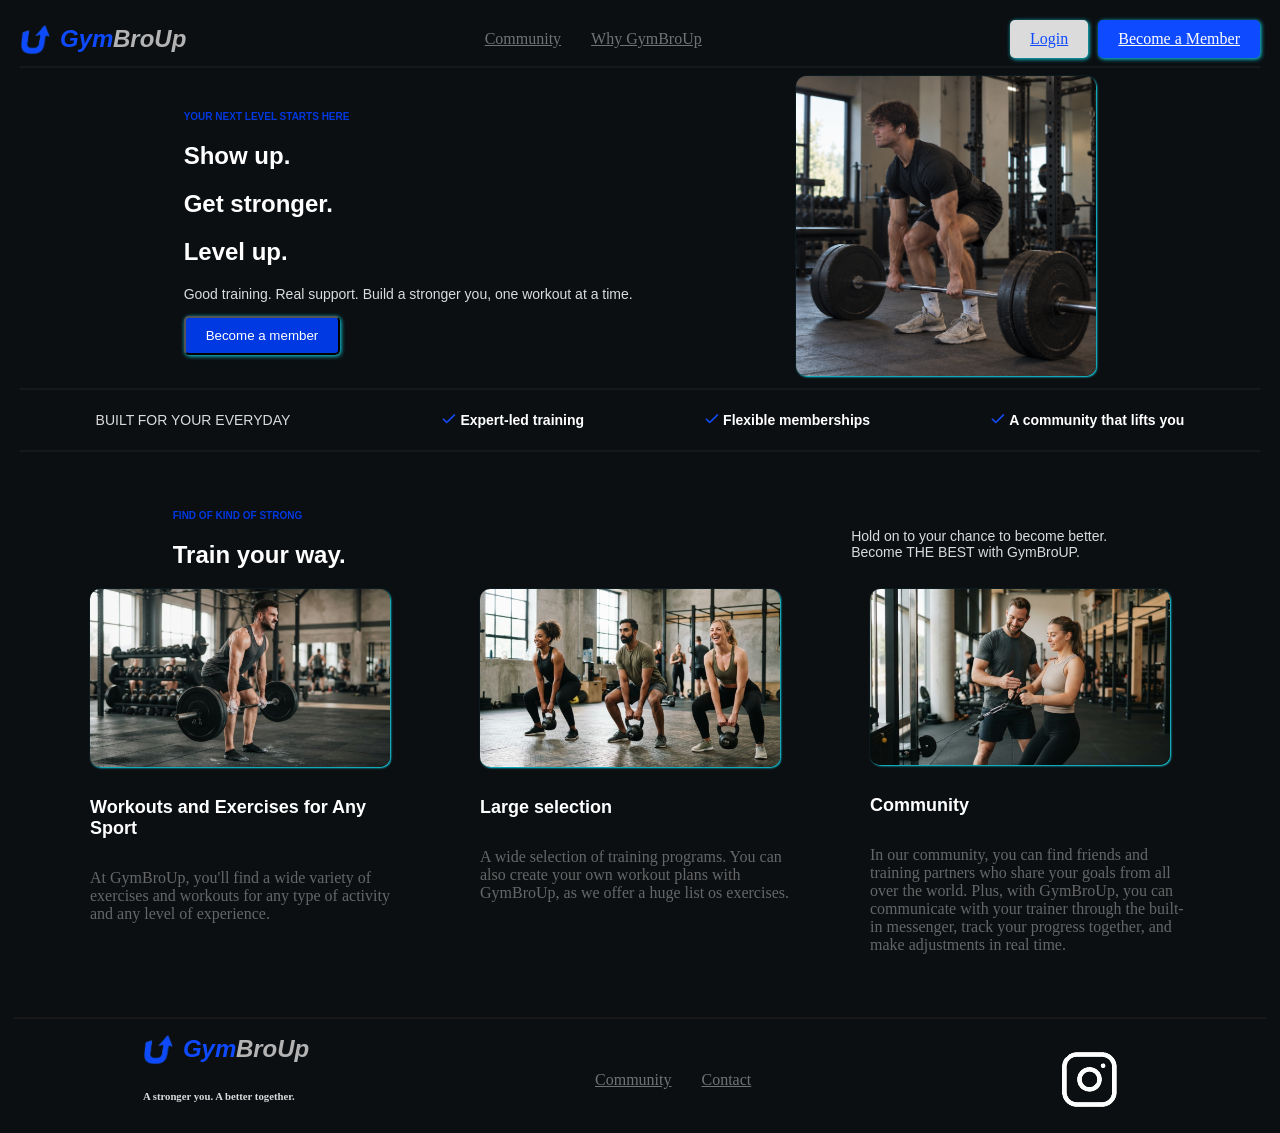
==== index.html @ 1b112038 "Complete homepage layout and content" ====
<!DOCTYPE html>
<html lang="en">
    <head>
      <meta charset="UTF-8" />
      <meta name="viewport" content="width=device-width, initial-scale=1.0" />
      <title>GymBro App</title>
      <link rel="stylesheet" href="index.css" />
      <link rel="stylesheet" href="Global/global.css" />  
    </head>
    <body>
      <section class="hero">
        <header>
          <div class="hero-content">
            <img src="Pages/index/Logo.png" alt="GymBro Logo" class="logo" />
            <div class="hero-text">
              <span class="hero-text-1">Gym</span>
              <span class="hero-text-2">BroUp</span>
            </div>
          </div>

          <nav class="navigation">
            <a href="#" class="nav">Community</a>
            <a href="#" class="nav">Why GymBroUp</a>
          </nav>

          <div class="hero-buttons">
            <a href="Pages/login/login.html" class="login-button">Login</a>
            <a href="Pages/signup/signup.html" class="signup-button">Become a Member</a>
          </div>
        </header>
        <hr>
        <div class="section1">
          <div>
            <h3 class="micro-title">YOUR NEXT LEVEL STARTS HERE</h3>
            <div class="slogan">
              <h1>Show up.</h1>
              <h1>Get stronger.</h1>
              <h1>Level up.</h1>
            </div>
            <p class="slogan2">Good training. Real support. Build a stronger you, one workout at a time.</p>
            <div>
              <button class="btn-member">Become a member</button>
            </div>
          </div>
          <div>
            <img src="Pages/index/gym1.png" alt="Gym1" class="gymimage1">
          </div>
        </div>
        <hr>
        <div class="section1-downbox">
          <div>
            <p class="slogan2">BUILT FOR YOUR EVERYDAY</p>
          </div>
          <div class="pluses">
            <div>
              <img src="Pages/index/Chekmark.png" alt="Chekmark" class="checkmark">
              <span class="text">Expert-led training</span>
            </div>
            <div>
              <img src="Pages/index/Chekmark.png" alt="Chekmark" class="checkmark">
              <span class="text">Flexible memberships</span>
            </div>
            <div>
              <img src="Pages/index/Chekmark.png" alt="Chekmark" class="checkmark">
              <span class="text">A community that lifts you</span>
            </div>
          </div>
        </div> 
        <hr>
      </section>
      
      <section class="hero2">
        <div class="section2">
          <div>
            <h3 class="micro-title2"> FIND OF KIND OF STRONG</h3>
            <div class="slogan">
              <h1>Train your way.</h1>
            </div>
          </div>
          <div>
            <p class="slogan2">Hold on  to your chance to become better.<br> Become THE BEST with GymBroUP.</p>
          </div>
        </div>

        <div class="image-block">
          <div class="image-link">
            <img src="Pages/index/gymimage2.png" alt="gymimage2" class="gymimage1">
            <div class="text-link"></div>
            <div class="text-block">
              <h5 class="block-title">Workouts and Exercises for Any Sport</h5>
              <p class="details">At GymBroUp, you'll find a wide variety of exercises and workouts for any type of activity and any level of experience.</p>
            </div>
          </div>
          <div class="image-link">
            <img src="Pages/index/gymimage3.png" alt="gymimage3" class="gymimage1">
              <div class="text-block">
                <h5 class="block-title">Large selection</h5>
                <p class="details">A wide selection of training programs. You can also create your own workout plans with GymBroUp, as we offer a huge list os exercises.</p>
              </div>
          </div>
          <div class="image-link">
            <img src="Pages/index/gymimage4.png" alt="gymimage4" class="gymimage1">
            <div class="text-link"></div>
            <div class="text-block">
              <h5 class="block-title">Community</h5>
              <p class="details">In our community, you can find friends and training partners who share your goals from all over the world. Plus, with GymBroUp, you can communicate with your trainer through the built-in messenger, track your progress together, and make adjustments in real time.</p>
            </div>
          </div>
        </div>
      </section>
      
      <hr>
      <footer>
        <div class="footer-block">
          <div class="hero-content">
            <img src="Pages/index/Logo.png" alt="GymBro Logo" class="logo" />
            <div class="hero-text">
              <span class="hero-text-1">Gym</span>
              <span class="hero-text-2">BroUp</span>
            </div>
          </div>
          <h6>A stronger you. A better together.</h6>
        </div>
        <nav class="navigation">
          <a href="#" class="nav">Community</a>
          <a href="#" class="nav">Contact</a>
        </nav>

        <div class="some">
          <a href="#">
            <img src="Pages/index/Instagram.png">
          </a>
        </div>
      </footer>
    </body>
</html>
---- index.css ----
.slogan {
    color: #ffffff;
    font-family: "Inter", Arial;
    font-weight: italic;
}

.section1 {
    display: flex;
    justify-content: space-evenly;
    align-items: center;
}

.slogan2 {
    color: #dbdbdb;
}

.micro-title {
    color:#0038e1;
    font-family: "Inter", Arial;
    font-weight: italic;
    font-size: 10px;
}

.gymimage1 {
    width: 300px;
    height: auto;
    border-radius: 10px;
    box-shadow: 1px 1px 2px #16e1f5;
    cursor: pointer;
}

.btn-member {
    background-color: #0038e1;
    color: #ffffff;
    padding: 10px 20px;
    border-radius: 5px;
    box-shadow: 1px 1px 4px #16e1f5;
    cursor: pointer;
}


.section1-downbox {
    display: flex;
    justify-content: space-around;
    align-items: center;
}

.pluses {
    display: flex;
    justify-content: center;
    align-items: center;
    gap: 120px;
}

.text  {
    font-family: Inter, Arial, sans-serif;
    color: #ffffff;
    font-size: 14px;
    font-weight: 700;
}

.checkmark {
    width: 15px;
    height: auto;
}

.slogan2 {
    font-family: Inter, Arial, sans-serif;
    color:#dbdbdb;
    font-size: 14px;
    font-weight: 400;
}


.section2 {
    display: flex;
    justify-content: space-around;
    align-items: center;
    gap: 200px;
}

.image-block {
    display: flex;
    justify-content: space-evenly;
    align-items: flex-start;
}

.image-link {
    display: flex;
    flex-direction: column;
    
    align-items: flex-start;
    width: 320px;
    height: 400px;
    border-radius: 20px;
}

.block-title {
    color: #ffffff;
    font-family: Inter, Arial, sans-serif;
    font-size: 18px;
}

.details {
    color: #666666;
}

.hero2 {
    background-color: #0B0F12;
    padding: 20px;
}

.micro-title2 {
    color: #0038e1;
    font-family: "Inter", Arial;
    font-weight: italic;
    font-size: 10px;
}
---- Global/global.css ----
body {
    margin: 0;
    padding: 0; 
    background-color: #0B0F12;
}

header {
    display: flex;
    justify-content: space-between;
    align-items: center;
}

hr {
    display: flex;
    justify-content: start;
    border: 1px solid #181818;
    max-width: 1250px;
}

.hero {
    background-color: #0B0F12;
    padding: 20px;
}

.logo {
    width: 30px;
    height: auto;
}

.hero-content {
    display: flex;
    justify-content: start;
    align-items: center;
    font-family: 'Inter', Arial, sans-serif;
    font-size: 30px;
    font-weight: 700;
    font-style: italic;
    gap: 10px;
}

.hero-text {
    color: #0E4AFF;
    
    font-size: 24px;
}

.hero-text-1 {
    color: #0E4AFF;
    margin-bottom: 20px;
}

.hero-text-2 {
    color: #b3b3b3;
    margin-bottom: 20px;
    margin-left: -7px;
}


.navigation {
    display: flex;
    gap: 30px;
}

.nav {
    display:flex;
    color:#ffffff6a;
    justify-content: space-between;
    align-items: center;
}




.hero-buttons{
    display: flex;
    justify-content: space-between;
    align-items: center;
}


.login-button {
    background-color: #dbdbdb;
    color: #0E4AFF;
    box-shadow: 1px 1px 4px #16e1f5;
    padding: 10px 20px;
    font-size: 16px;
    cursor: pointer;
    border-radius: 5px;
    margin-left: 10px;
}

.login-button:hover {
    background-color: #0E4AFF;
    color:#FFFFFF;
    box-shadow: 2px 4px 8px #16e1f5;
}

.signup-button {
    background-color: #0E4AFF;
    color: #fff;
    box-shadow: 1px 1px 4px #16e1f5;
    padding: 10px 20px;
    font-size: 16px;
    cursor: pointer;
    border-radius: 5px;
    margin-left: 10px;
}

.signup-button:hover {
    background-color: #0038e1;
    box-shadow: 2px 4px 8px #16e1f5 ;
}

footer {
    display: flex;
    justify-content: space-around;
    align-items: center;
}

h6 {
    color:#dbdbdb ;
}

.footer-block {
    display: flex;
    flex-direction: column;
}

.some {
    width: 100px;
    height: auto;
}

.login-button a, .signup-button a {
    text-decoration: none;
}
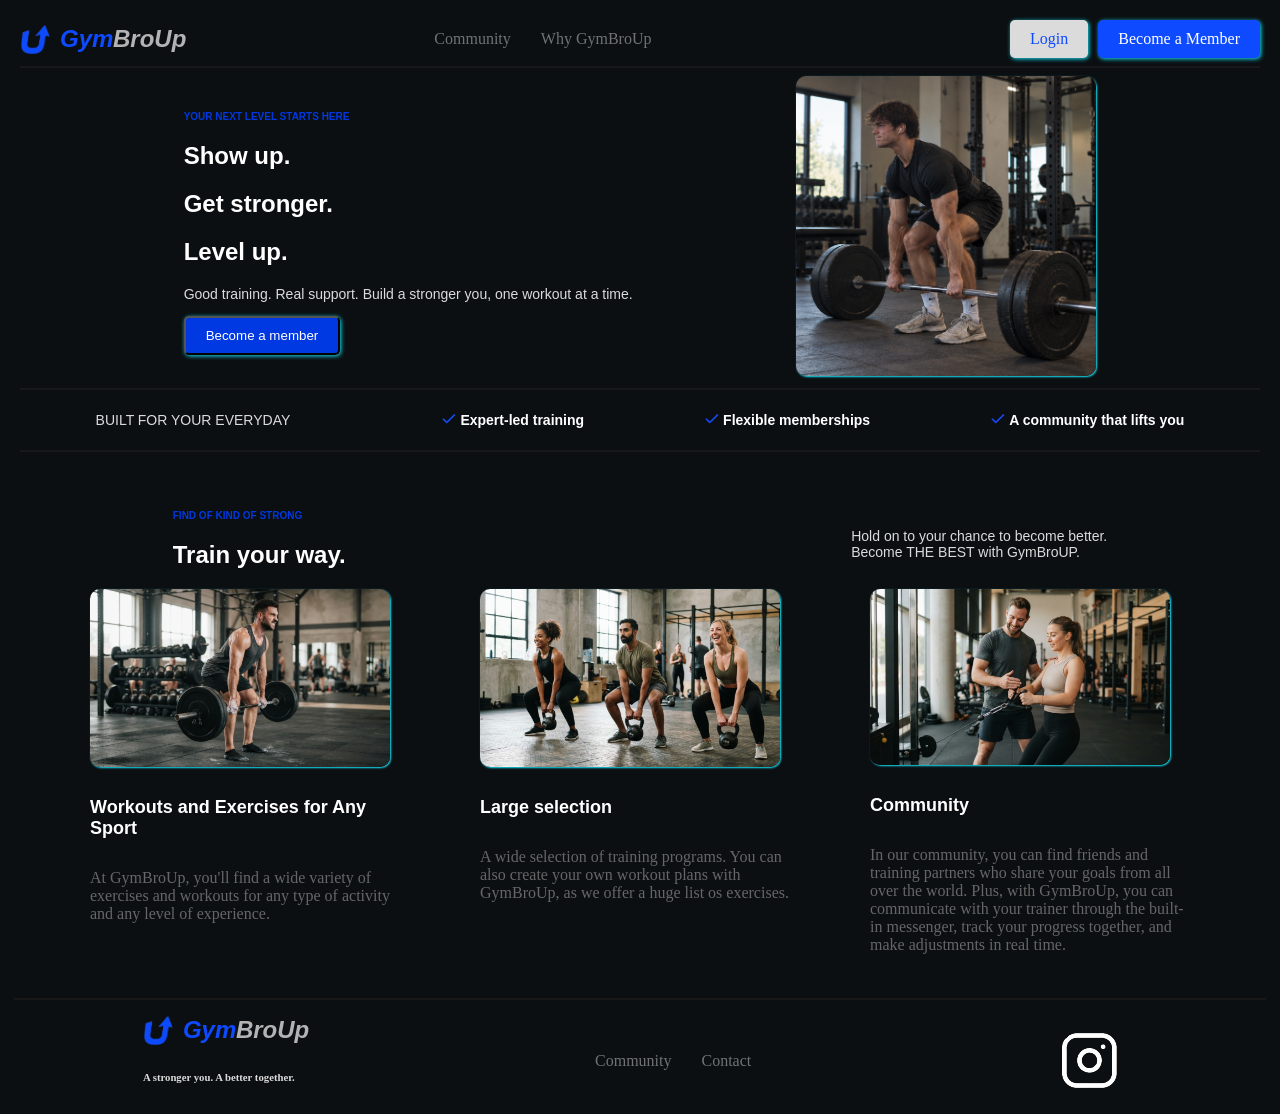
==== commit 5773e817: "Add responsive navigation and mobile burger menu" ====
--- a/index.html
+++ b/index.html
@@ -4,8 +4,9 @@
       <meta charset="UTF-8" />
       <meta name="viewport" content="width=device-width, initial-scale=1.0" />
       <title>GymBro App</title>
-      <link rel="stylesheet" href="index.css" />
+      <link rel="stylesheet" href="Pages/index/index.css" />
       <link rel="stylesheet" href="Global/global.css" />  
+      <link rel="stylesheet" href="Global/media.css">
     </head>
     <body>
       <section class="hero">
@@ -17,15 +18,34 @@
               <span class="hero-text-2">BroUp</span>
             </div>
           </div>
+          <div class="desktop-nav">
+            <nav class="navigation">
+              <a href="#" class="nav">Community</a>
+              <a href="#" class="nav">Why GymBroUp</a>
+            </nav>
 
-          <nav class="navigation">
-            <a href="#" class="nav">Community</a>
-            <a href="#" class="nav">Why GymBroUp</a>
-          </nav>
-
-          <div class="hero-buttons">
-            <a href="Pages/login/login.html" class="login-button">Login</a>
-            <a href="Pages/signup/signup.html" class="signup-button">Become a Member</a>
+            <div class="hero-buttons">
+              <a href="Pages/login/login.html" class="login-button">Login</a>
+              <a href="Pages/signup/signup.html" class="signup-button">Become a Member</a>
+            </div>
+          </div>
+          <div class="mobile-nav">
+            <button class="burger-nav">
+              <span ></span>
+              <span ></span>
+              <span ></span>
+            </button>
+            <div class="mobile-menu">
+              <div class="menu-buttons">
+                <a href="#" class="menu-btn">Become a Member</a>
+                <hr class="line">
+                <a href="#" class="menu-btn">Why GymBroUp</a>
+                <hr class="line">
+                <a href="#" class="menu-btn">Community</a>
+                <hr class="line">
+                <a href="#" class="menu-btn">Login</a>
+              </div>
+            </div>
           </div>
         </header>
         <hr>
@@ -132,5 +152,14 @@
           </a>
         </div>
       </footer>
+
+
+      <script>
+        var burger = document.querySelector('.burger-nav');
+
+        burger.addEventListener('click', () => {
+          burger.classList.toggle('active');
+        });
+      </script>
     </body>
 </html>
--- a/Pages/index/index.css
+++ b/Pages/index/index.css
@@ -0,0 +1,118 @@
+.slogan {
+    color: #ffffff;
+    font-family: "Inter", Arial;
+    font-weight: italic;
+}
+
+.section1 {
+    display: flex;
+    justify-content: space-evenly;
+    align-items: center;
+}
+
+.slogan2 {
+    color: #dbdbdb;
+}
+
+.micro-title {
+    color:#0038e1;
+    font-family: "Inter", Arial;
+    font-weight: italic;
+    font-size: 10px;
+}
+
+.gymimage1 {
+    width: 300px;
+    height: auto;
+    border-radius: 10px;
+    box-shadow: 1px 1px 2px #16e1f5;
+    cursor: pointer;
+}
+
+.btn-member {
+    background-color: #0038e1;
+    color: #ffffff;
+    padding: 10px 20px;
+    border-radius: 5px;
+    box-shadow: 1px 1px 4px #16e1f5;
+    cursor: pointer;
+}
+
+
+.section1-downbox {
+    display: flex;
+    justify-content: space-around;
+    align-items: center;
+}
+
+.pluses {
+    display: flex;
+    justify-content: center;
+    align-items: center;
+    gap: 120px;
+}
+
+.text  {
+    font-family: Inter, Arial, sans-serif;
+    color: #ffffff;
+    font-size: 14px;
+    font-weight: 700;
+}
+
+.checkmark {
+    width: 15px;
+    height: auto;
+}
+
+.slogan2 {
+    font-family: Inter, Arial, sans-serif;
+    color:#dbdbdb;
+    font-size: 14px;
+    font-weight: 400;
+}
+
+
+.section2 {
+    display: flex;
+    justify-content: space-around;
+    align-items: center;
+    gap: 200px;
+}
+
+.image-block {
+    display: flex;
+    justify-content: space-evenly;
+    align-items: flex-start;
+}
+
+.image-link {
+    display: flex;
+    flex-direction: column;
+    
+    align-items: flex-start;
+    width: 320px;
+    height: auto;
+    border-radius: 20px;
+}
+
+.block-title {
+    color: #ffffff;
+    font-family: Inter, Arial, sans-serif;
+    font-size: 18px;
+}
+
+.details {
+    color: #666666;
+}
+
+.hero2 {
+    background-color: #0B0F12;
+    padding: 20px;
+}
+
+.micro-title2 {
+    color: #0038e1;
+    font-family: "Inter", Arial;
+    font-weight: italic;
+    font-size: 10px;
+}
--- a/Global/global.css
+++ b/Global/global.css
@@ -8,6 +8,7 @@
     display: flex;
     justify-content: space-between;
     align-items: center;
+    gap:20%;
 }
 
 hr {
@@ -66,15 +67,91 @@
     color:#ffffff6a;
     justify-content: space-between;
     align-items: center;
-}
-
-
+    text-decoration: none;
+}
+
+.desktop-nav {
+    display: flex;
+    justify-content: space-between;
+    align-items: center;
+    flex-grow: 1;
+}
+
+.mobile-nav {
+    display: none;
+}
 
 
 .hero-buttons{
     display: flex;
     justify-content: space-between;
     align-items: center;
+}
+
+.burger-nav {   
+    background-color: #0038e1;
+    box-shadow: 1px 1px 4px #16e1f5;
+    width: 40px;
+    height: 40px;
+    border-radius: 20%;
+    display: flex;
+    flex-direction: column;
+    justify-content: space-evenly;
+    cursor: pointer;
+    position: absolute;
+    right: 40px;
+    top: 10px;
+    transition: all 0.3s ease;
+}
+
+.burger-nav span {
+    background-color: #010101;
+    padding: 2px 5px;
+}
+
+
+.burger-nav.active span:nth-child(1) {
+    transform: translateY(9.5px) rotate(45deg);
+}
+
+.burger-nav.active span:nth-child(2) {
+    opacity: 0;
+}
+
+.burger-nav.active span:nth-child(3) {
+    transform: translateY(-9.5px) rotate(-45deg);
+}
+
+.mobile-menu {
+    display: flex;
+    justify-content:space-evenly;
+    align-items: center;
+    background-color: #0038e1;
+    width: 120px;
+    height: 150px;
+    border-radius: 15px;
+}
+
+.menu-buttons {
+    display: flex;
+    flex-direction:column;
+    justify-content: space-between;
+    align-items: flex-start;
+    margin-top: 20px;
+}
+
+.menu-btn {
+    color:#dbdbdb;
+    font-size: 12px;
+    cursor: pointer;
+    text-decoration: none;
+}
+
+.line {
+    display: flex;
+    justify-content: start;
+    border: 1px solid #b3b3b3;
+    width: 100%;
 }
 
 
@@ -87,12 +164,14 @@
     cursor: pointer;
     border-radius: 5px;
     margin-left: 10px;
+    text-decoration: none;
 }
 
 .login-button:hover {
     background-color: #0E4AFF;
     color:#FFFFFF;
     box-shadow: 2px 4px 8px #16e1f5;
+    text-decoration: none;
 }
 
 .signup-button {
@@ -104,6 +183,7 @@
     cursor: pointer;
     border-radius: 5px;
     margin-left: 10px;
+    text-decoration: none;
 }
 
 .signup-button:hover {
--- a/Global/media.css
+++ b/Global/media.css
@@ -0,0 +1,32 @@
+@media  (max-width: 1200px) {
+    
+}
+
+@media (max-width: 900px) {
+    .image-link {
+        width: 30%;
+    }
+
+    .image-link img {
+        width: 100%;
+        height: auto;
+    }
+
+    header{
+        gap: 7%;
+    }
+}
+
+
+@media (max-width: 760px) {
+    .desktop-nav {
+        display: none;
+    }
+
+    .mobile-nav {
+        display: flex;
+        justify-content: flex-end;
+        align-items: center;
+    }
+}
+
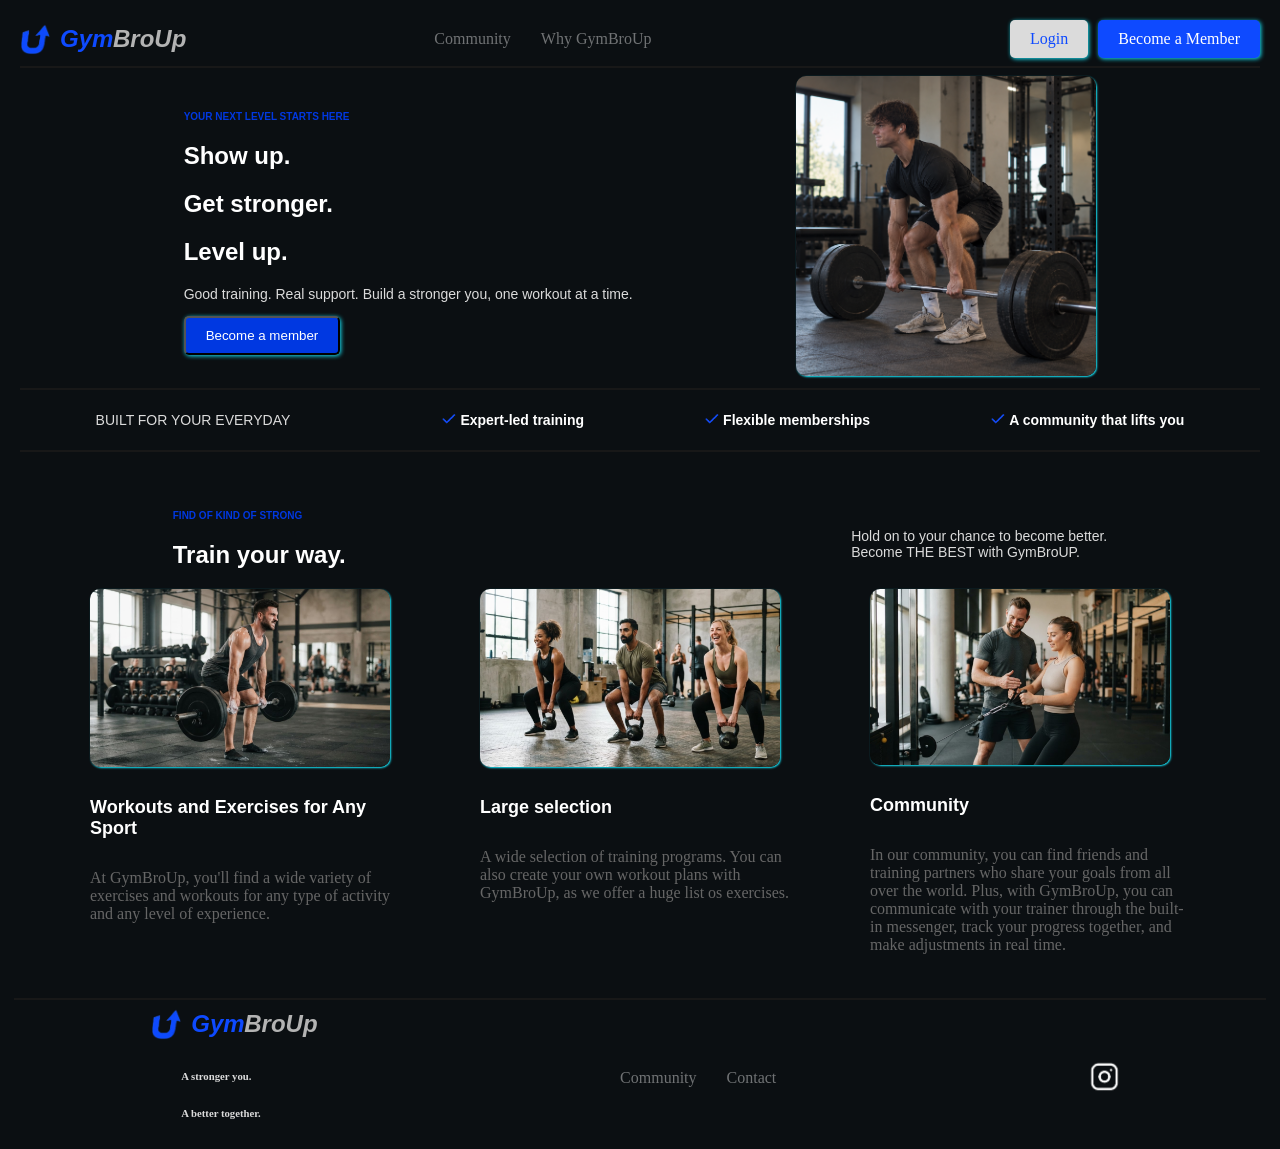
==== commit 4a87b037: "Polish mobile homepage layout and footer" ====
--- a/index.html
+++ b/index.html
@@ -35,7 +35,7 @@
               <span ></span>
               <span ></span>
             </button>
-            <div class="mobile-menu">
+            <div id="mobile-menu" class="mobile-menu">
               <div class="menu-buttons">
                 <a href="#" class="menu-btn">Become a Member</a>
                 <hr class="line">
@@ -50,7 +50,7 @@
         </header>
         <hr>
         <div class="section1">
-          <div>
+          <div class="first-block">
             <h3 class="micro-title">YOUR NEXT LEVEL STARTS HERE</h3>
             <div class="slogan">
               <h1>Show up.</h1>
@@ -114,7 +114,7 @@
           <div class="image-link">
             <img src="Pages/index/gymimage3.png" alt="gymimage3" class="gymimage1">
               <div class="text-block">
-                <h5 class="block-title">Large selection</h5>
+                  <h5 class="block-title">Large selection</h5>
                 <p class="details">A wide selection of training programs. You can also create your own workout plans with GymBroUp, as we offer a huge list os exercises.</p>
               </div>
           </div>
@@ -130,16 +130,19 @@
       </section>
       
       <hr>
-      <footer>
+      <footer class="footer">
         <div class="footer-block">
           <div class="hero-content">
             <img src="Pages/index/Logo.png" alt="GymBro Logo" class="logo" />
-            <div class="hero-text">
+            <div class="hero-text-footer">
               <span class="hero-text-1">Gym</span>
               <span class="hero-text-2">BroUp</span>
             </div>
           </div>
-          <h6>A stronger you. A better together.</h6>
+          <div class="footer-text">
+            <h6 class="foot-txt">A stronger you.</h6>
+            <h6 class="foot-txt">A better together.</h6>
+          </div>
         </div>
         <nav class="navigation">
           <a href="#" class="nav">Community</a>
@@ -148,18 +151,26 @@
 
         <div class="some">
           <a href="#">
-            <img src="Pages/index/Instagram.png">
+            <img src="Pages/index/Instagram.png" class="instagram">
           </a>
         </div>
       </footer>
 
 
       <script>
-        var burger = document.querySelector('.burger-nav');
+        const burger = document.querySelector('.burger-nav');
+        const menu = document.getElementById('mobile-menu');
 
         burger.addEventListener('click', () => {
           burger.classList.toggle('active');
+          menu.classList.toggle('active');
         });
+
+
+
+        
+
+        
       </script>
     </body>
 </html>
--- a/Pages/index/index.css
+++ b/Pages/index/index.css
@@ -84,7 +84,7 @@
     justify-content: space-evenly;
     align-items: flex-start;
 }
-
+ 
 .image-link {
     display: flex;
     flex-direction: column;
--- a/Global/global.css
+++ b/Global/global.css
@@ -99,9 +99,10 @@
     justify-content: space-evenly;
     cursor: pointer;
     position: absolute;
-    right: 40px;
-    top: 10px;
+    right: 30px;
+    top: 13px;
     transition: all 0.3s ease;
+    z-index: 1;
 }
 
 .burger-nav span {
@@ -110,8 +111,16 @@
 }
 
 
+.burger-nav.active {
+    box-shadow: none;
+    border: none;
+    right: 25px;
+    top: 20px;
+}
+
+
 .burger-nav.active span:nth-child(1) {
-    transform: translateY(9.5px) rotate(45deg);
+    transform: translateY(10.5px) rotate(45deg);
 }
 
 .burger-nav.active span:nth-child(2) {
@@ -119,17 +128,24 @@
 }
 
 .burger-nav.active span:nth-child(3) {
-    transform: translateY(-9.5px) rotate(-45deg);
-}
-
-.mobile-menu {
+    transform: translateY(-10.5px) rotate(-45deg);
+}
+
+
+.mobile-menu{
+    display: none;
+}
+
+.mobile-menu.active {
     display: flex;
     justify-content:space-evenly;
     align-items: center;
     background-color: #0038e1;
-    width: 120px;
-    height: 150px;
+    width: 150px;
+    height: 200px;
     border-radius: 15px;
+    position: absolute;
+    top: 20px;
 }
 
 .menu-buttons {
@@ -142,7 +158,7 @@
 
 .menu-btn {
     color:#dbdbdb;
-    font-size: 12px;
+    font-size: 14px;
     cursor: pointer;
     text-decoration: none;
 }
@@ -206,8 +222,8 @@
     flex-direction: column;
 }
 
-.some {
-    width: 100px;
+.instagram {
+    width: 50px;
     height: auto;
 }
 
@@ -215,3 +231,14 @@
     text-decoration: none;
 }
 
+.hero-text-footer {
+    color: #0E4AFF;
+    
+    font-size: 24px;
+}
+
+.footer-text {
+    display: block;
+    padding: 5px 30px;
+
+}
--- a/Global/media.css
+++ b/Global/media.css
@@ -18,7 +18,7 @@
 }
 
 
-@media (max-width: 760px) {
+@media (max-width: 760px){
     .desktop-nav {
         display: none;
     }
@@ -28,5 +28,99 @@
         justify-content: flex-end;
         align-items: center;
     }
+
+    .gymimage1 {
+        width: 50vh;
+        height: auto;
+        
+    }
+
+    .slogan2 {
+        font-size: 12px;
+    }
+
+    .section1-downbox {
+        justify-content: space-evenly;
+    }
+
+    .pluses {
+        gap: 10vh;
+    }
+
+    .text  {
+        font-size: 12px;
+        font-weight: 600;
+    }
 }
 
+
+
+@media (max-width: 560px) {
+    .section1 { 
+        flex-direction: column;
+        gap: 10vh;
+    }
+
+    .pluses {
+        flex-direction: column;
+        justify-content: center;
+        align-items: center;
+    }
+
+    .section1-downbox {
+        flex-direction: column;
+        justify-content: space-around;
+        align-items: center;
+        gap: 50px;
+    }
+
+    .first-block {
+        display: flex;
+        flex-direction: column;
+        justify-content: center;
+        align-items: center;
+    }
+
+    .section2 {
+        display: flex;
+        justify-content: space-around;
+        align-items: center;
+        gap: 50px;
+    }
+
+    .image-block {
+        display: flex;
+        flex-direction: column;
+        justify-content: center;
+        align-items: center;
+    }
+
+    .image-link {
+        width: 80%;
+    }
+
+    .hero-text-footer {
+        font-size: 14px;
+    }
+
+    footer {
+        display: flex;
+        justify-content: space-evenly;
+        align-items: center;
+        margin-bottom: 20px;
+    }
+
+    .navigation {
+        display: flex;
+        flex-direction: column;
+        justify-content: center;
+        align-items: center;
+    }
+
+    .footer-text {
+        display: none;
+        
+    }
+
+    
+}
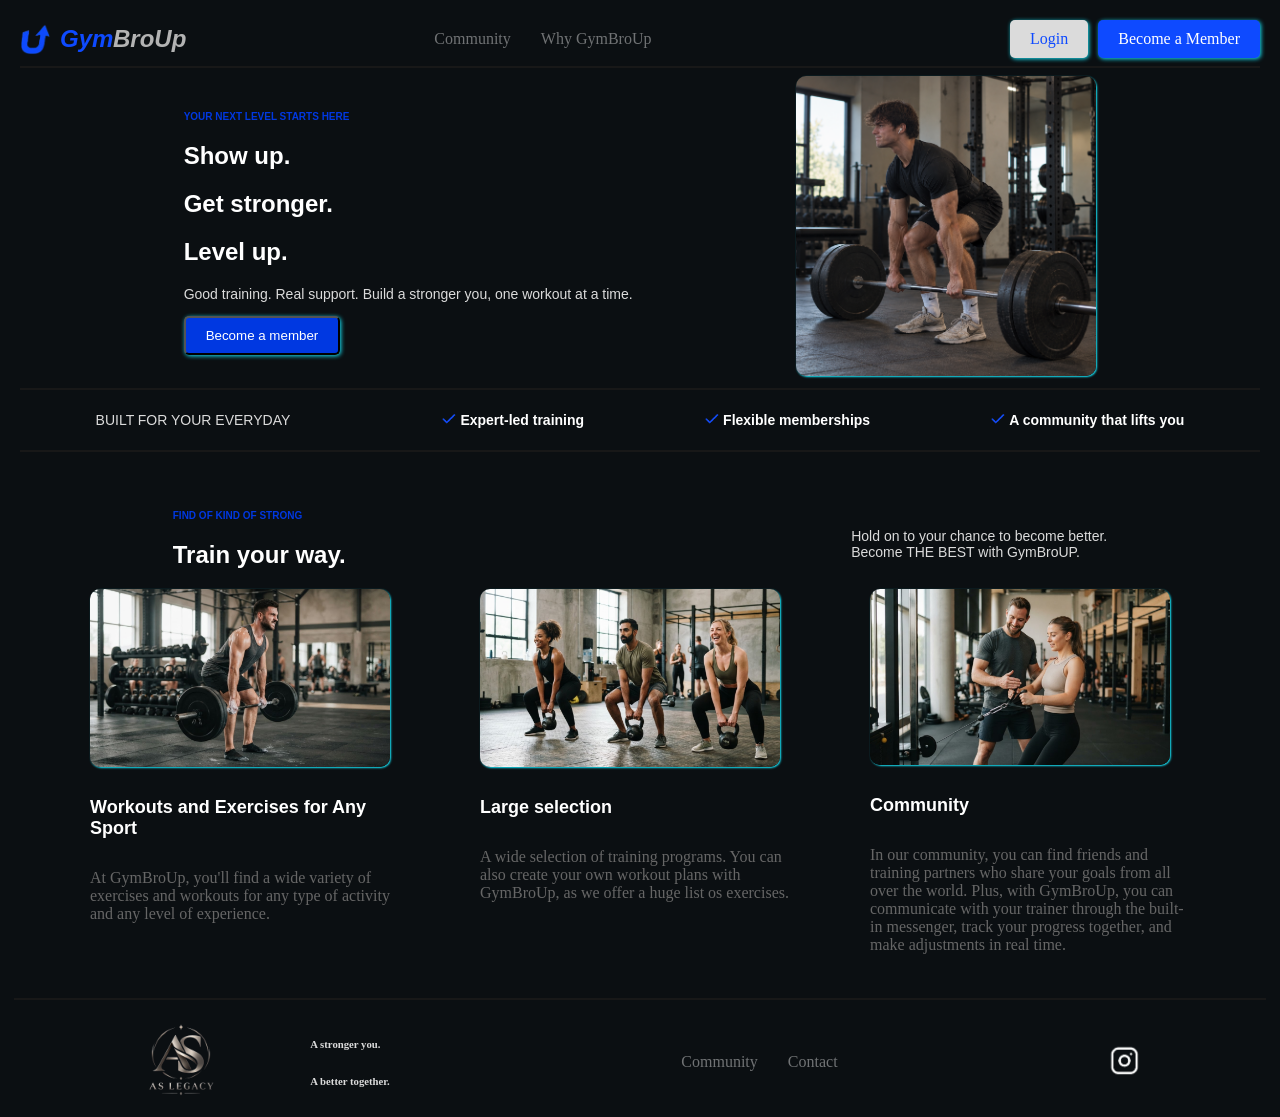
==== commit f3372779: "Polish mobile homepage layout and footer V2" ====
--- a/index.html
+++ b/index.html
@@ -133,11 +133,7 @@
       <footer class="footer">
         <div class="footer-block">
           <div class="hero-content">
-            <img src="Pages/index/Logo.png" alt="GymBro Logo" class="logo" />
-            <div class="hero-text-footer">
-              <span class="hero-text-1">Gym</span>
-              <span class="hero-text-2">BroUp</span>
-            </div>
+            <img src="Pages/index/AS-Legacy.png" alt="Boss Logo" class="boss-logo" />
           </div>
           <div class="footer-text">
             <h6 class="foot-txt">A stronger you.</h6>
--- a/Global/global.css
+++ b/Global/global.css
@@ -218,8 +218,9 @@
 }
 
 .footer-block {
-    display: flex;
-    flex-direction: column;
+    display: grid;
+    grid-template-columns: repeat(2, 1fr);
+    gap: 10px;
 }
 
 .instagram {
@@ -241,4 +242,9 @@
     display: block;
     padding: 5px 30px;
 
+}
+
+.boss-logo {
+    width: 100px;
+    height: auto;
 }
--- a/Global/media.css
+++ b/Global/media.css
@@ -119,8 +119,14 @@
 
     .footer-text {
         display: none;
-        
     }
 
-    
+    .footer-block {
+        display: flex;
+    }
+
+    .boss-logo {
+        width: 50px;
+        height:auto;
+    }
 }
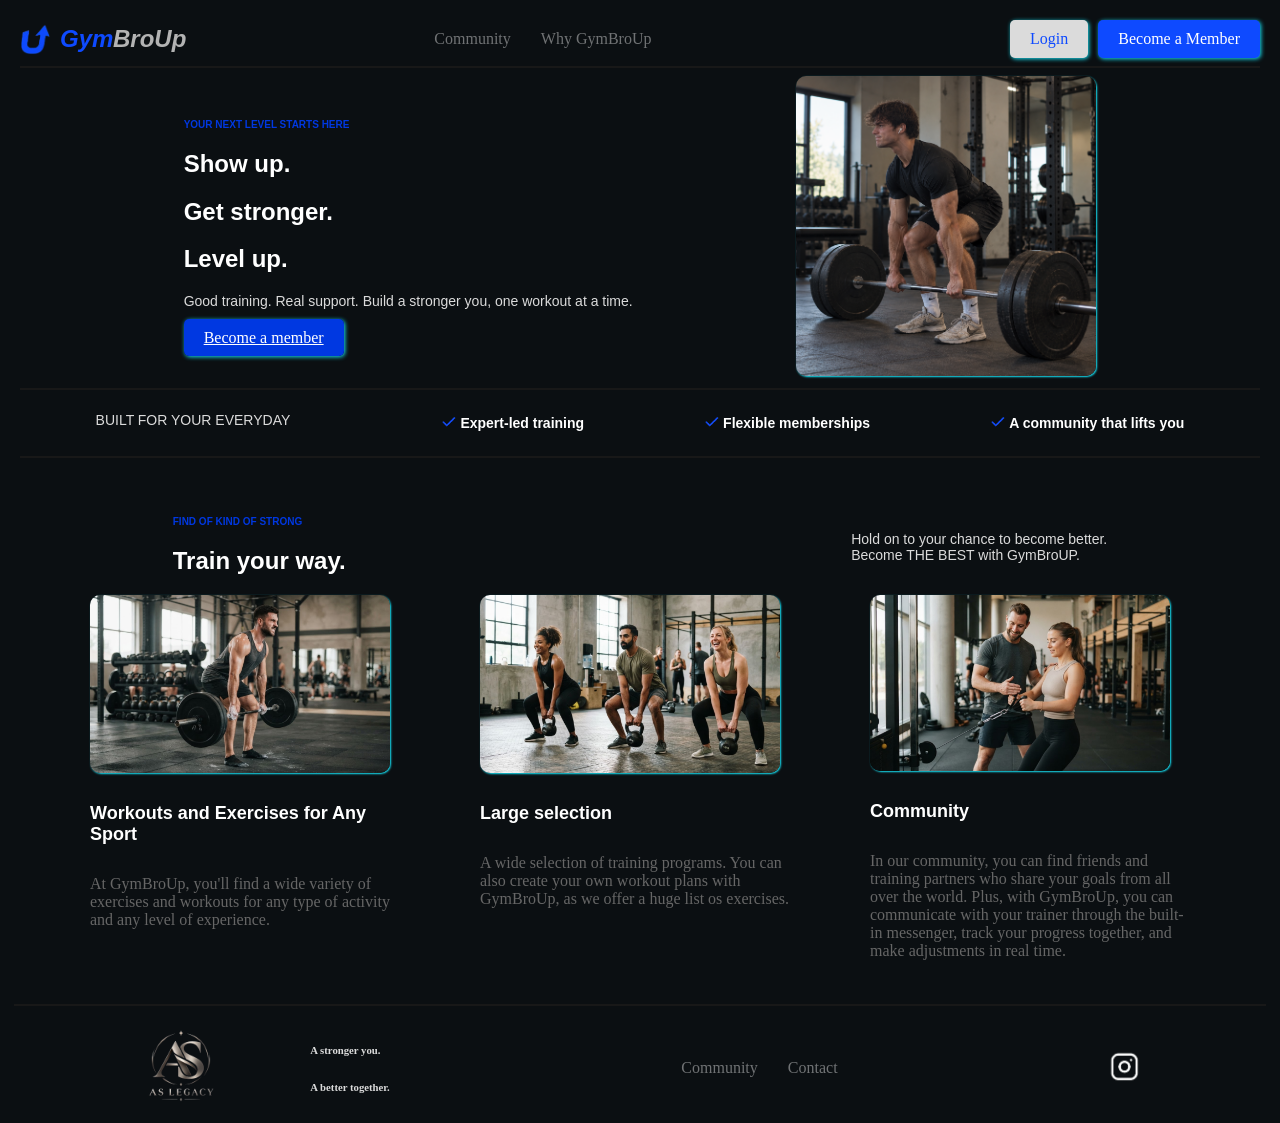
==== commit e82a2705: "Polish mobile homepage layout and footer V3" ====
--- a/index.html
+++ b/index.html
@@ -59,7 +59,7 @@
             </div>
             <p class="slogan2">Good training. Real support. Build a stronger you, one workout at a time.</p>
             <div>
-              <button class="btn-member">Become a member</button>
+              <a href="#" class="btn-member">Become a member</a>
             </div>
           </div>
           <div>
--- a/Pages/index/index.css
+++ b/Pages/index/index.css
@@ -12,6 +12,7 @@
 
 .slogan2 {
     color: #dbdbdb;
+    margin-bottom: 20px;
 }
 
 .micro-title {
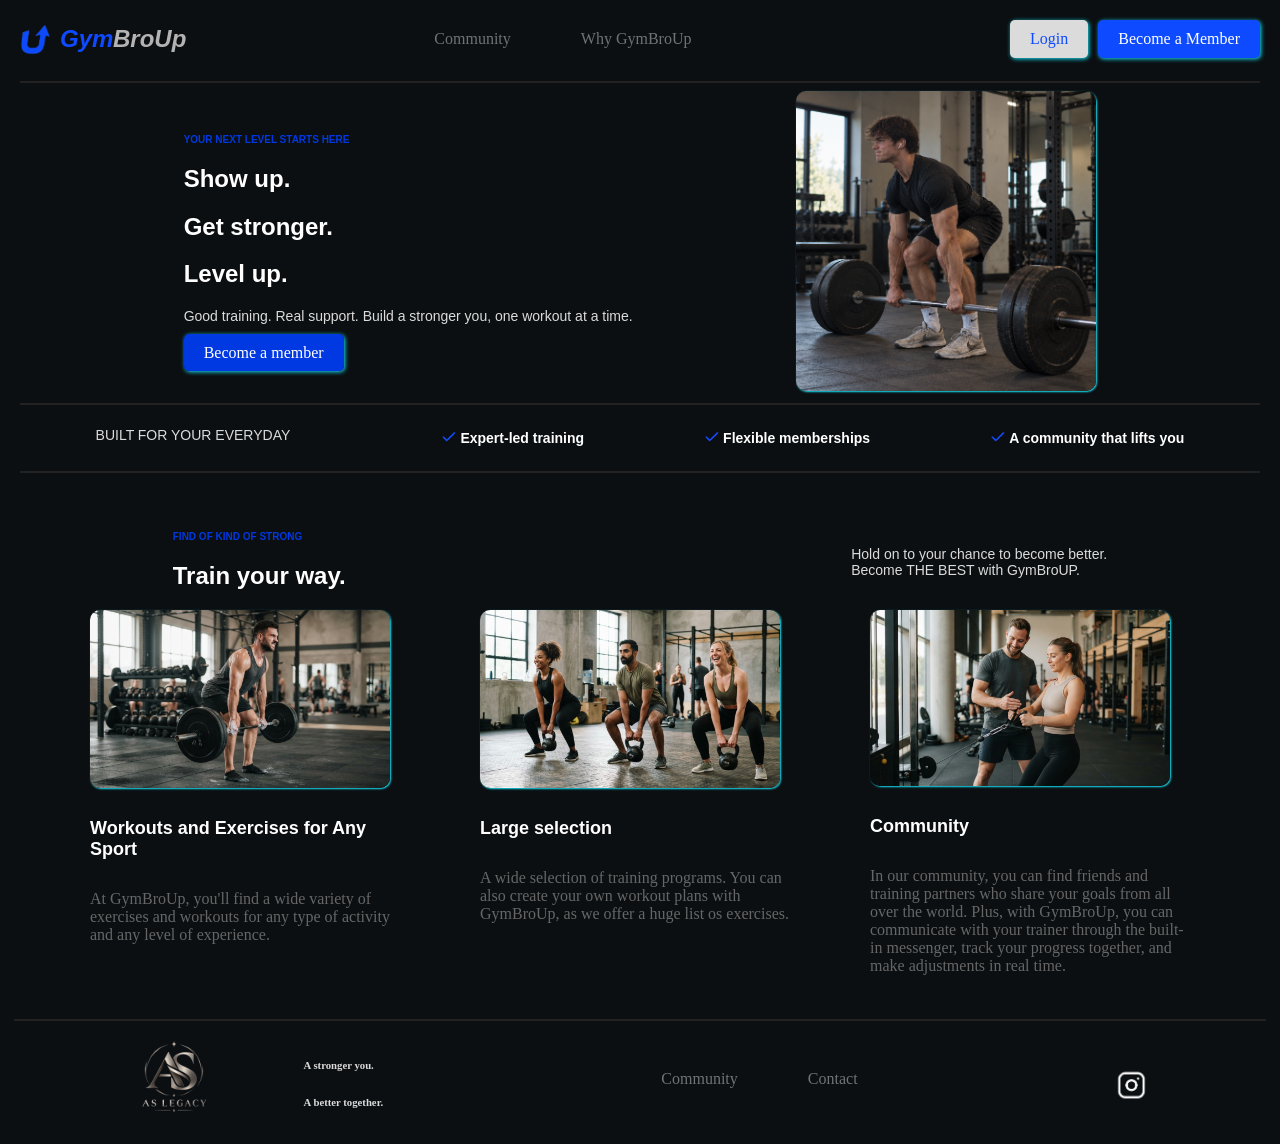
==== commit c4723d5f: "Build register page layout and image overlay" ====
--- a/index.html
+++ b/index.html
@@ -4,15 +4,16 @@
       <meta charset="UTF-8" />
       <meta name="viewport" content="width=device-width, initial-scale=1.0" />
       <title>GymBro App</title>
-      <link rel="stylesheet" href="Pages/index/index.css" />
+      <link rel="stylesheet" href="Global/index.css" />
       <link rel="stylesheet" href="Global/global.css" />  
-      <link rel="stylesheet" href="Global/media.css">
+      <link rel="stylesheet" href="Global/media.css" />
+      <link rel="stylesheet" href="../../Global/style.css">
     </head>
     <body>
       <section class="hero">
         <header>
           <div class="hero-content">
-            <img src="Pages/index/Logo.png" alt="GymBro Logo" class="logo" />
+            <img src="Pages/images/Logo.png" alt="GymBro Logo" class="logo" />
             <div class="hero-text">
               <span class="hero-text-1">Gym</span>
               <span class="hero-text-2">BroUp</span>
@@ -26,7 +27,7 @@
 
             <div class="hero-buttons">
               <a href="Pages/login/login.html" class="login-button">Login</a>
-              <a href="Pages/signup/signup.html" class="signup-button">Become a Member</a>
+              <a href="Pages/Register/register.html" class="signup-button">Become a Member</a>
             </div>
           </div>
           <div class="mobile-nav">
@@ -37,13 +38,13 @@
             </button>
             <div id="mobile-menu" class="mobile-menu">
               <div class="menu-buttons">
-                <a href="#" class="menu-btn">Become a Member</a>
+                <a href="Pages/Register/register.html" class="menu-btn">Become a Member</a>
                 <hr class="line">
                 <a href="#" class="menu-btn">Why GymBroUp</a>
                 <hr class="line">
                 <a href="#" class="menu-btn">Community</a>
                 <hr class="line">
-                <a href="#" class="menu-btn">Login</a>
+                <a href="login.html" class="menu-btn">Login</a>
               </div>
             </div>
           </div>
@@ -59,11 +60,11 @@
             </div>
             <p class="slogan2">Good training. Real support. Build a stronger you, one workout at a time.</p>
             <div>
-              <a href="#" class="btn-member">Become a member</a>
+              <a href="Pages/Register/register.html" class="btn-member">Become a member</a>
             </div>
           </div>
           <div>
-            <img src="Pages/index/gym1.png" alt="Gym1" class="gymimage1">
+            <img src="Pages/images/gym1.png" alt="Gym1" class="gymimage1">
           </div>
         </div>
         <hr>
@@ -73,15 +74,15 @@
           </div>
           <div class="pluses">
             <div>
-              <img src="Pages/index/Chekmark.png" alt="Chekmark" class="checkmark">
+              <img src="Pages/images/Chekmark.png" alt="Chekmark" class="checkmark">
               <span class="text">Expert-led training</span>
             </div>
             <div>
-              <img src="Pages/index/Chekmark.png" alt="Chekmark" class="checkmark">
+              <img src="Pages/images/Chekmark.png" alt="Chekmark" class="checkmark">
               <span class="text">Flexible memberships</span>
             </div>
             <div>
-              <img src="Pages/index/Chekmark.png" alt="Chekmark" class="checkmark">
+              <img src="Pages/images/Chekmark.png" alt="Chekmark" class="checkmark">
               <span class="text">A community that lifts you</span>
             </div>
           </div>
@@ -104,7 +105,7 @@
 
         <div class="image-block">
           <div class="image-link">
-            <img src="Pages/index/gymimage2.png" alt="gymimage2" class="gymimage1">
+            <img src="Pages/images/gymimage2.png" alt="gymimage2" class="gymimage1">
             <div class="text-link"></div>
             <div class="text-block">
               <h5 class="block-title">Workouts and Exercises for Any Sport</h5>
@@ -112,14 +113,14 @@
             </div>
           </div>
           <div class="image-link">
-            <img src="Pages/index/gymimage3.png" alt="gymimage3" class="gymimage1">
+            <img src="Pages/images/gymimage3.png" alt="gymimage3" class="gymimage1">
               <div class="text-block">
                   <h5 class="block-title">Large selection</h5>
                 <p class="details">A wide selection of training programs. You can also create your own workout plans with GymBroUp, as we offer a huge list os exercises.</p>
               </div>
           </div>
           <div class="image-link">
-            <img src="Pages/index/gymimage4.png" alt="gymimage4" class="gymimage1">
+            <img src="Pages/images/gymimage4.png" alt="gymimage4" class="gymimage1">
             <div class="text-link"></div>
             <div class="text-block">
               <h5 class="block-title">Community</h5>
@@ -133,7 +134,7 @@
       <footer class="footer">
         <div class="footer-block">
           <div class="hero-content">
-            <img src="Pages/index/AS-Legacy.png" alt="Boss Logo" class="boss-logo" />
+            <img src="Pages/images/AS-Legacy.png" alt="Boss Logo" class="boss-logo" />
           </div>
           <div class="footer-text">
             <h6 class="foot-txt">A stronger you.</h6>
@@ -147,7 +148,7 @@
 
         <div class="some">
           <a href="#">
-            <img src="Pages/index/Instagram.png" class="instagram">
+            <img src="Pages/images/Instagram.png" class="instagram">
           </a>
         </div>
       </footer>
--- a/Global/index.css
+++ b/Global/index.css
@@ -0,0 +1,120 @@
+.slogan {
+    color: #ffffff;
+    font-family: "Inter", Arial;
+    font-weight: italic;
+}
+
+.section1 {
+    display: flex;
+    justify-content: space-evenly;
+    align-items: center;
+}
+
+.slogan2 {
+    color: #dbdbdb;
+    margin-bottom: 20px;
+}
+
+.micro-title {
+    color:#0038e1;
+    font-family: "Inter", Arial;
+    font-weight: italic;
+    font-size: 10px;
+}
+
+.gymimage1 {
+    width: 300px;
+    height: auto;
+    border-radius: 10px;
+    box-shadow: 1px 1px 2px #16e1f5;
+    cursor: pointer;
+}
+
+.btn-member {
+    background-color: #0038e1;
+    color: #ffffff;
+    padding: 10px 20px;
+    border-radius: 5px;
+    box-shadow: 1px 1px 4px #16e1f5;
+    cursor: pointer;
+    text-decoration: none;
+}
+
+
+.section1-downbox {
+    display: flex;
+    justify-content: space-around;
+    align-items: center;
+}
+
+.pluses {
+    display: flex;
+    justify-content: center;
+    align-items: center;
+    gap: 120px;
+}
+
+.text  {
+    font-family: Inter, Arial, sans-serif;
+    color: #ffffff;
+    font-size: 14px;
+    font-weight: 700;
+}
+
+.checkmark {
+    width: 15px;
+    height: auto;
+}
+
+.slogan2 {
+    font-family: Inter, Arial, sans-serif;
+    color:#dbdbdb;
+    font-size: 14px;
+    font-weight: 400;
+}
+
+
+.section2 {
+    display: flex;
+    justify-content: space-around;
+    align-items: center;
+    gap: 200px;
+}
+
+.image-block {
+    display: flex;
+    justify-content: space-evenly;
+    align-items: flex-start;
+}
+ 
+.image-link {
+    display: flex;
+    flex-direction: column;
+    
+    align-items: flex-start;
+    width: 320px;
+    height: auto;
+    border-radius: 20px;
+}
+
+.block-title {
+    color: #ffffff;
+    font-family: Inter, Arial, sans-serif;
+    font-size: 18px;
+}
+
+.details {
+    color: #666666;
+}
+
+.hero2 {
+    background-color: #0B0F12;
+    padding: 20px;
+}
+
+.micro-title2 {
+    color: #0038e1;
+    font-family: "Inter", Arial;
+    font-weight: italic;
+    font-size: 10px;
+}
--- a/Global/global.css
+++ b/Global/global.css
@@ -14,7 +14,7 @@
 hr {
     display: flex;
     justify-content: start;
-    border: 1px solid #181818;
+    border: 1px solid #232222;
     max-width: 1250px;
 }
 
@@ -37,6 +37,7 @@
     font-weight: 700;
     font-style: italic;
     gap: 10px;
+    margin-bottom: 15px;
 }
 
 .hero-text {
@@ -59,7 +60,8 @@
 
 .navigation {
     display: flex;
-    gap: 30px;
+    margin-bottom: 15px;
+    gap: 70px;
 }
 
 .nav {
@@ -86,6 +88,7 @@
     display: flex;
     justify-content: space-between;
     align-items: center;
+    margin-bottom: 15px;
 }
 
 .burger-nav {   
@@ -247,4 +250,5 @@
 .boss-logo {
     width: 100px;
     height: auto;
-}+}
+
--- a/Global/media.css
+++ b/Global/media.css
@@ -1,3 +1,6 @@
+
+/* INDEX MEDIA QUERY */
+
 @media  (max-width: 1200px) {
     
 }
@@ -129,4 +132,10 @@
         width: 50px;
         height:auto;
     }
-}+}
+
+
+
+
+/* REGISTER MEDIA QUERY */
+
--- a/Global/style.css
+++ b/Global/style.css
@@ -0,0 +1,20 @@
+
+/* Custom scrollbar styles */
+
+::-webkit-scrollbar {
+    width: 10px;
+}
+
+::-webkit-scrollbar-track {
+    background: #0B0F12;
+}
+
+::-webkit-scrollbar-thumb {
+    background: #001a69;
+    border-radius: 5px;
+    width: 7px;
+}
+
+::-webkit-scrollbar-thumb:hover {
+    background: #0E4AFF;
+}
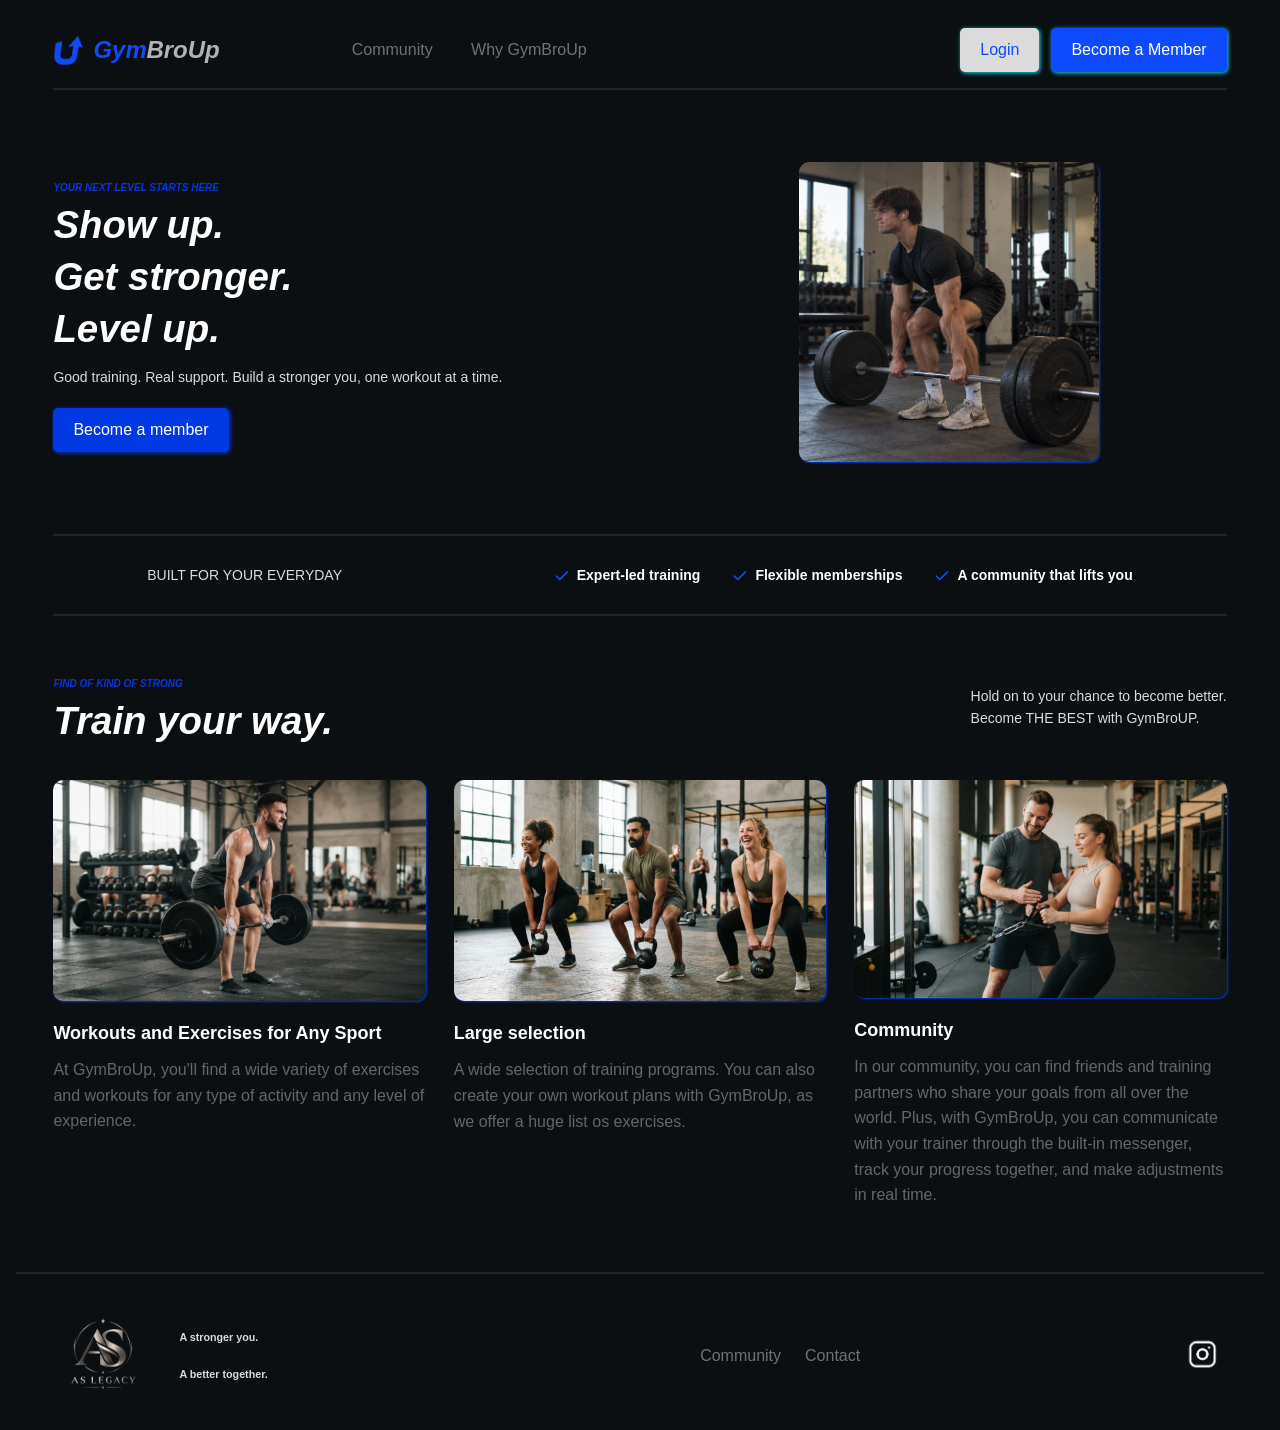
==== commit b0c2e41b: "Finalize registration UI and add login page" ====
--- a/index.html
+++ b/index.html
@@ -6,8 +6,8 @@
       <title>GymBro App</title>
       <link rel="stylesheet" href="Global/index.css" />
       <link rel="stylesheet" href="Global/global.css" />  
-      <link rel="stylesheet" href="Global/media.css" />
-      <link rel="stylesheet" href="../../Global/style.css">
+      <link rel="stylesheet" href="Global/media-index.css" />
+      <link rel="stylesheet" href="Global/style.css">
     </head>
     <body>
       <section class="hero">
@@ -31,7 +31,7 @@
             </div>
           </div>
           <div class="mobile-nav">
-            <button class="burger-nav">
+            <button class="burger-nav" type="button" aria-label="Toggle navigation" aria-controls="mobile-menu" aria-expanded="false">
               <span ></span>
               <span ></span>
               <span ></span>
@@ -44,7 +44,7 @@
                 <hr class="line">
                 <a href="#" class="menu-btn">Community</a>
                 <hr class="line">
-                <a href="login.html" class="menu-btn">Login</a>
+                <a href="Pages/login/login.html" class="menu-btn">Login</a>
               </div>
             </div>
           </div>
@@ -148,7 +148,7 @@
 
         <div class="some">
           <a href="#">
-            <img src="Pages/images/Instagram.png" class="instagram">
+            <img src="Pages/images/Instagram.png" class="instagram" alt="Instagram">
           </a>
         </div>
       </footer>
@@ -158,9 +158,31 @@
         const burger = document.querySelector('.burger-nav');
         const menu = document.getElementById('mobile-menu');
 
+        function setMenuOpen(open) {
+          burger.classList.toggle('active', open);
+          menu.classList.toggle('active', open);
+          burger.setAttribute('aria-expanded', String(open));
+        }
+
         burger.addEventListener('click', () => {
-          burger.classList.toggle('active');
-          menu.classList.toggle('active');
+          setMenuOpen(burger.getAttribute('aria-expanded') !== 'true');
+        });
+
+        document.addEventListener('keydown', (event) => {
+          if (event.key === 'Escape' && menu.classList.contains('active')) {
+            setMenuOpen(false);
+            burger.focus();
+          }
+        });
+
+        document.addEventListener('click', (event) => {
+          if (!event.target.closest('.mobile-nav') || event.target.closest('.menu-btn')) {
+            setMenuOpen(false);
+          }
+        });
+
+        window.matchMedia('(max-width: 1000px)').addEventListener('change', () => {
+          setMenuOpen(false);
         });
 
 
--- a/Global/index.css
+++ b/Global/index.css
@@ -1,7 +1,7 @@
 .slogan {
     color: #ffffff;
     font-family: "Inter", Arial;
-    font-weight: italic;
+    font-style: italic;
 }
 
 .section1 {
@@ -18,7 +18,7 @@
 .micro-title {
     color:#0038e1;
     font-family: "Inter", Arial;
-    font-weight: italic;
+    font-style: italic;
     font-size: 10px;
 }
 
@@ -26,7 +26,7 @@
     width: 300px;
     height: auto;
     border-radius: 10px;
-    box-shadow: 1px 1px 2px #16e1f5;
+    box-shadow: 1px 1px 2px #0038e1;
     cursor: pointer;
 }
 
@@ -35,7 +35,7 @@
     color: #ffffff;
     padding: 10px 20px;
     border-radius: 5px;
-    box-shadow: 1px 1px 4px #16e1f5;
+    box-shadow: 1px 1px 4px #0038e1;
     cursor: pointer;
     text-decoration: none;
 }
@@ -115,6 +115,6 @@
 .micro-title2 {
     color: #0038e1;
     font-family: "Inter", Arial;
-    font-weight: italic;
+    font-style: italic;
     font-size: 10px;
 }
--- a/Global/global.css
+++ b/Global/global.css
@@ -2,6 +2,7 @@
     margin: 0;
     padding: 0; 
     background-color: #0B0F12;
+    font-family: 'Inter', Arial, sans-serif;
 }
 
 header {
@@ -62,6 +63,7 @@
     display: flex;
     margin-bottom: 15px;
     gap: 70px;
+    margin-left: clamp(0px, 8vw, 100px);
 }
 
 .nav {
--- a/Global/media-index.css
+++ b/Global/media-index.css
@@ -0,0 +1,378 @@
+﻿/* Index: fluid layout shared by all screen sizes. */
+*,
+*::before,
+*::after {
+    box-sizing: border-box;
+}
+
+.hero,
+.hero2,
+footer {
+    width: 100%;
+    max-width: 1250px;
+    margin-inline: auto;
+    padding-inline: clamp(16px, 3vw, 40px);
+}
+
+body > hr {
+    width: calc(100% - 32px);
+}
+
+header {
+    position: relative;
+    gap: 32px;
+    min-height: 60px;
+}
+
+header .hero-content,
+header .navigation,
+.hero-buttons,
+footer .hero-content,
+footer .navigation {
+    margin-bottom: 0;
+}
+
+.hero-content,
+.hero-buttons {
+    flex-shrink: 0;
+}
+
+.desktop-nav {
+    gap: 24px;
+}
+
+header .navigation {
+    gap: clamp(20px, 3vw, 48px);
+}
+
+.hero-buttons {
+    gap: 12px;
+}
+
+.login-button,
+.signup-button {
+    margin-left: 0;
+    white-space: nowrap;
+}
+
+.section1 {
+    gap: clamp(24px, 5vw, 72px);
+    padding-block: clamp(28px, 5vw, 64px);
+}
+
+.section1 > div {
+    min-width: 0;
+    flex: 1;
+}
+
+.section1 > div:last-child {
+    display: flex;
+    justify-content: center;
+}
+
+.gymimage1 {
+    display: block;
+    max-width: 100%;
+    height: auto;
+}
+
+.slogan h1 {
+    font-size: clamp(28px, 3vw, 42px);
+    line-height: 1.15;
+    margin-block: 8px;
+}
+
+.slogan2,
+.details {
+    line-height: 1.6;
+}
+
+.btn-member,
+.login-button,
+.signup-button,
+.nav,
+.menu-btn {
+    display: inline-flex;
+    align-items: center;
+    min-height: 44px;
+}
+
+.section1-downbox {
+    gap: 24px;
+    padding-block: 20px;
+    flex-wrap: wrap;
+}
+
+.section1-downbox .slogan2 {
+    margin: 0;
+}
+
+.pluses {
+    flex-wrap: wrap;
+    gap: 16px 32px;
+}
+
+.pluses > div {
+    display: flex;
+    align-items: center;
+    gap: 8px;
+}
+
+.checkmark {
+    flex-shrink: 0;
+}
+
+.hero2 {
+    padding-block: 24px 40px;
+}
+
+.section2 {
+    justify-content: space-between;
+    gap: 32px;
+    margin-bottom: 28px;
+}
+
+.section2 > div {
+    min-width: 0;
+}
+
+.image-block {
+    display: grid;
+    grid-template-columns: repeat(3, minmax(0, 1fr));
+    gap: 28px;
+    align-items: start;
+}
+
+.image-link {
+    width: 100%;
+    min-width: 0;
+}
+
+.image-link .gymimage1 {
+    width: 100%;
+}
+
+.block-title {
+    margin-block: 20px 12px;
+    line-height: 1.35;
+}
+
+.details {
+    margin-top: 0;
+    overflow-wrap: anywhere;
+}
+
+footer {
+    gap: 24px;
+    padding-block: 24px;
+    flex-wrap: wrap;
+    justify-content: space-between;
+}
+
+.footer-block {
+    display: flex;
+    align-items: center;
+}
+
+.footer-text {
+    padding: 0 16px;
+}
+
+footer .navigation {
+    gap: 24px;
+}
+
+footer .some a {
+    display: inline-flex;
+    align-items: center;
+    justify-content: center;
+    min-width: 44px;
+    min-height: 44px;
+}
+
+a:focus-visible,
+button:focus-visible {
+    outline: 2px solid #16e1f5;
+    outline-offset: 4px;
+}
+
+/* Compact navigation before the desktop links run out of room. */
+@media (max-width: 1000px) {
+    .desktop-nav {
+        display: none;
+    }
+
+    .mobile-nav {
+        position: relative;
+        display: flex;
+        align-items: center;
+        flex-shrink: 0;
+        z-index: 10;
+    }
+
+    .burger-nav,
+    .burger-nav.active {
+        position: relative;
+        top: auto;
+        right: auto;
+        width: 44px;
+        height: 44px;
+        padding: 10px;
+        border: 0;
+        align-items: center;
+        justify-content: space-between;
+    }
+
+    .burger-nav span {
+        width: 24px;
+        height: 4px;
+        padding: 0;
+        flex-shrink: 0;
+        transition: transform 0.2s ease, opacity 0.2s ease;
+    }
+
+    .burger-nav.active span:nth-child(1) {
+        transform: translateY(10px) rotate(45deg);
+    }
+
+    .burger-nav.active span:nth-child(3) {
+        transform: translateY(-10px) rotate(-45deg);
+    }
+
+    .mobile-menu.active {
+        top: calc(100% + 12px);
+        right: 0;
+        width: min(260px, calc(100vw - 32px));
+        height: auto;
+        max-height: calc(100dvh - 120px);
+        overflow-y: auto;
+        padding: 16px;
+        box-shadow: 0 8px 24px #0008;
+    }
+
+    .menu-buttons {
+        width: 100%;
+        margin-top: 0;
+    }
+
+    .menu-btn {
+        width: 100%;
+    }
+}
+
+/* Tablets: full-width rows with an image beside the description. */
+@media (max-width: 800px) {
+    .image-block {
+        grid-template-columns: minmax(0, 1fr);
+        gap: 32px;
+    }
+
+    .image-link {
+        display: grid;
+        grid-template-columns: minmax(0, 1fr) minmax(0, 1.15fr);
+        align-items: center;
+        gap: 24px;
+    }
+
+    .image-link .text-link:empty {
+        display: none;
+    }
+
+    .image-link .text-block {
+        min-width: 0;
+    }
+
+    .image-link .block-title {
+        margin-top: 0;
+    }
+
+    .image-link .details {
+        margin-bottom: 0;
+    }
+
+    .section1-downbox {
+        flex-direction: column;
+        align-items: flex-start;
+    }
+
+    .pluses {
+        justify-content: flex-start;
+    }
+
+    .section2 {
+        flex-direction: column;
+        align-items: flex-start;
+        gap: 12px;
+    }
+
+    .section2 .slogan2 {
+        margin: 0;
+    }
+
+    footer .navigation {
+        gap: 16px;
+    }
+
+    .boss-logo {
+        width: 64px;
+    }
+
+    .footer-text {
+        padding-inline: 8px;
+    }
+}
+
+/* Phones: one column with readable text and full-width cards. */
+@media (max-width: 600px) {
+    .section1 {
+        flex-direction: column;
+        align-items: stretch;
+        gap: 32px;
+    }
+
+    .first-block {
+        text-align: center;
+    }
+
+    .section1 .gymimage1 {
+        width: min(100%, 360px);
+    }
+
+    .image-block {
+        grid-template-columns: minmax(0, 1fr);
+        gap: 32px;
+    }
+
+    .image-link {
+        grid-template-columns: minmax(0, 1fr);
+        gap: 16px;
+    }
+
+    .pluses {
+        flex-direction: column;
+        gap: 16px;
+    }
+
+    footer {
+        gap: 20px;
+    }
+
+    .footer-block {
+        flex: 1 1 100%;
+    }
+
+    .footer-text h6 {
+        margin-block: 8px;
+    }
+
+    .instagram {
+        width: 40px;
+    }
+}
+
+@media (prefers-reduced-motion: reduce) {
+    .burger-nav,
+    .burger-nav span {
+        transition: none;
+    }
+}
